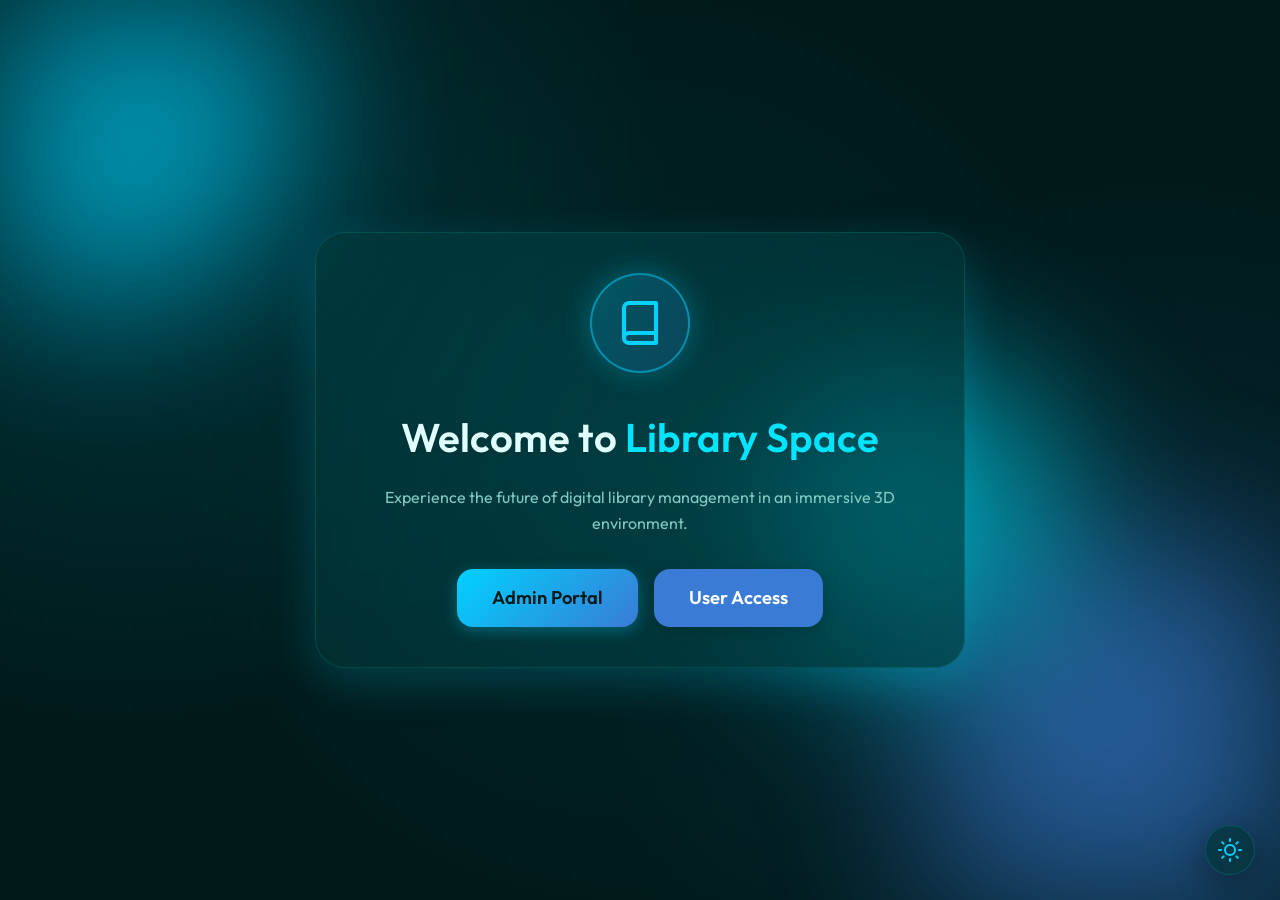
==== Library_management/index.html @ 23d2e5f9 "Convert Library_management from submodule to regular folder" ====
<!DOCTYPE html>
<html lang="en">

<head>
    <meta charset="UTF-8">
    <meta name="viewport" content="width=device-width, initial-scale=1.0">
    <title>Library Space</title>
    <link href="https://fonts.googleapis.com/css2?family=Outfit:wght@300;400;500;600;700&display=swap" rel="stylesheet">
    <link rel="stylesheet" href="style.css">
</head>

<body>
    <div class="bg-blobs">
        <div class="blob blob-1"></div>
        <div class="blob blob-2"></div>
        <div class="blob blob-3"></div>
    </div>
    <div class="theme-toggle" onclick="app.toggleTheme()" title="Toggle Light/Dark Theme">
        <svg id="theme-icon" viewBox="0 0 24 24" width="24" height="24" stroke="currentColor" stroke-width="2"
            fill="none" stroke-linecap="round" stroke-linejoin="round">
            <!-- Icon will be injected by JS -->
        </svg>
    </div>
    <div id="toast-container"></div>
    <div class="app-container">
        <!-- Landing View -->
        <section id="landing-view" class="view active">
            <div class="glass-card text-center hero-card">
                <div class="hero-content">
                    <div class="icon-wrapper">
                        <svg viewBox="0 0 24 24" width="48" height="48" stroke="currentColor" stroke-width="2" fill="none"
                            stroke-linecap="round" stroke-linejoin="round" class="title-icon">
                            <path d="M4 19.5v-15A2.5 2.5 0 0 1 6.5 2H20v20H6.5a2.5 2.5 0 0 1 0-5H20"></path>
                        </svg>
                    </div>
                    <h1>Welcome to <span class="highlight-text">Library Space</span></h1>
                    <p>Experience the future of digital library management in an immersive 3D environment.</p>
                    <div class="action-buttons">
                        <button class="btn btn-primary btn-large" onclick="app.navigate('admin-login-view')">Admin Portal</button>
                        <button class="btn btn-secondary btn-large" onclick="app.navigate('user-auth-view')">User Access</button>
                    </div>
                </div>
            </div>
        </section>

        <!-- Admin Login View -->
        <section id="admin-login-view" class="view">
            <div class="glass-card form-card">
                <button class="btn-back" onclick="app.navigate('landing-view')">← Back to Hub</button>
                <h2>Admin Portal</h2>
                <form id="admin-login-form" onsubmit="app.handleAdminLogin(event)">
                    <div class="input-group">
                        <label for="admin-username">Username</label>
                        <input type="text" id="admin-username" required placeholder="Enter username (admin)">
                    </div>
                    <div class="input-group">
                        <label for="admin-password">Password</label>
                        <input type="password" id="admin-password" required placeholder="Enter password (admin123)">
                    </div>
                    <p id="admin-login-error" class="error-msg"></p>
                    <button type="submit" class="btn btn-primary btn-full pulse-hover">Login</button>
                </form>
            </div>
        </section>

        <!-- User Auth View (Login / Signup) -->
        <section id="user-auth-view" class="view">
            <div class="glass-card form-card">
                <button class="btn-back" onclick="app.navigate('landing-view')">← Back to Hub</button>
                <div class="tabs">
                    <button id="tab-login" class="tab active" onclick="app.toggleAuthTab('login')">Sign In</button>
                    <button id="tab-signup" class="tab" onclick="app.toggleAuthTab('signup')">Sign Up</button>
                </div>

                <!-- User Sign In Form -->
                <form id="user-login-form" class="auth-form active" onsubmit="app.handleUserLogin(event)">
                    <h2>Welcome Back</h2>
                    <div class="input-group">
                        <label for="login-username">Username</label>
                        <input type="text" id="login-username" required placeholder="Your username">
                    </div>
                    <div class="input-group">
                        <label for="login-password">Password</label>
                        <input type="password" id="login-password" required placeholder="Your password">
                    </div>
                    <p id="user-login-error" class="error-msg"></p>
                    <button type="submit" class="btn btn-primary btn-full pulse-hover">Sign In</button>
                </form>

                <!-- User Sign Up Form -->
                <form id="user-signup-form" class="auth-form" style="display: none;"
                    onsubmit="app.handleUserSignup(event)">
                    <h2>Join the Library</h2>
                    <div class="input-group">
                        <label for="signup-username">Choose Username</label>
                        <input type="text" id="signup-username" required placeholder="New username">
                    </div>
                    <div class="input-group">
                        <label for="signup-password">Create Password</label>
                        <input type="password" id="signup-password" required placeholder="New password">
                    </div>
                    <p id="user-signup-error" class="error-msg"></p>
                    <button type="submit" class="btn btn-secondary btn-full pulse-hover">Create Account</button>
                </form>
            </div>
        </section>

        <!-- Admin Dashboard -->
        <section id="admin-dashboard-view" class="view dashboard">
            <header class="glass-header">
                <h2>Admin Dashboard</h2>
                <div class="header-actions">
                    <span class="badge">Logged in as Admin</span>
                    <button class="btn btn-danger btn-small" onclick="app.logout()">Logout</button>
                </div>
            </header>
            <div class="dashboard-content">
                <div class="stats-grid" id="admin-stats">
                    <!-- Stats dynamically injected here -->
                </div>
                <div class="dashboard-panels">
                    <div class="panel glass-card">
                        <h3>Publish New Book</h3>
                        <form id="add-book-form" onsubmit="app.handleAddBook(event)">
                            <div class="input-group">
                                <label for="book-title">Book Title</label>
                                <input type="text" id="book-title" required placeholder="Enter book title">
                            </div>
                            <div class="input-group">
                                <label for="book-author">Author Name</label>
                                <input type="text" id="book-author" required placeholder="Enter author name">
                            </div>
                            <div class="input-group">
                                <label for="book-category">Category</label>
                                <select id="book-category" required>
                                    <option value="" disabled selected>Select category...</option>
                                    <option value="Fiction">Fiction</option>
                                    <option value="Non Fiction">Non Fiction</option>
                                    <option value="Science">Science</option>
                                    <option value="Technology">Technology</option>
                                    <option value="History">History</option>
                                    <option value="Geography">Geography</option>
                                </select>
                            </div>
                            <button type="submit" class="btn btn-primary btn-full">Add to Catalog</button>
                        </form>
                    </div>
                    <div class="panel glass-card flex-2">
                        <h3>Library Catalog</h3>
                        <div class="search-bar" style="display: flex; gap: 10px;">
                            <div style="flex: 1; position: relative;">
                                <svg viewBox="0 0 24 24" width="18" height="18" stroke="currentColor" stroke-width="2"
                                    fill="none" stroke-linecap="round" stroke-linejoin="round" class="search-icon">
                                    <circle cx="11" cy="11" r="8"></circle>
                                    <line x1="21" y1="21" x2="16.65" y2="16.65"></line>
                                </svg>
                                <input type="text" id="admin-search-book"
                                    placeholder="Search catalog by title or author..." oninput="app.renderAdminBooks()">
                            </div>
                            <select id="admin-category-filter" class="custom-select" onchange="app.renderAdminBooks()"
                                style="width: auto; min-width: 160px;">
                                <option value="All">All Categories</option>
                                <option value="Fiction">Fiction</option>
                                <option value="Non Fiction">Non Fiction</option>
                                <option value="Science">Science</option>
                                <option value="Technology">Technology</option>
                                <option value="History">History</option>
                                <option value="Geography">Geography</option>
                            </select>
                        </div>
                        <div class="table-responsive">
                            <table class="data-table">
                                <thead>
                                    <tr>
                                        <th>Title</th>
                                        <th>Author / Category</th>
                                        <th>Status</th>
                                        <th>Actions</th>
                                    </tr>
                                </thead>
                                <tbody id="admin-books-list">
                                    <!-- Books injected here -->
                                </tbody>
                            </table>
                        </div>
                    </div>
                    <div class="panel glass-card full-width">
                        <h3>Active Borrowings</h3>
                        <div class="table-responsive">
                            <table class="data-table">
                                <thead>
                                    <tr>
                                        <th>Book Details</th>
                                        <th>Borrowed By</th>
                                        <th>Due Date</th>
                                    </tr>
                                </thead>
                                <tbody id="admin-borrowed-list">
                                    <!-- Borrowed log injected here -->
                                </tbody>
                            </table>
                        </div>
                    </div>
                </div>
            </div>
        </section>

        <!-- User Dashboard -->
        <section id="user-dashboard-view" class="view dashboard">
            <header class="glass-header">
                <h2>Welcome, <span id="current-user-name" class="highlight-text">User</span></h2>
                <div class="header-actions">
                    <button class="btn btn-danger btn-small" onclick="app.logout()">Logout</button>
                </div>
            </header>
            <div class="dashboard-content">
                <div id="user-alerts-area"></div>

                <div class="dashboard-panels user-layout">
                    <div class="panel glass-card flex-1">
                        <h3>My Reading List (<span id="user-borrow-count">0</span>/3)</h3>
                        <p class="subtitle text-sm">Books currently borrowed by you.</p>
                        <div class="borrow-cards-container" id="user-borrowed-list">
                            <!-- User borrowed books injected here -->
                        </div>
                    </div>
                    <div class="panel glass-card flex-2">
                        <h3>Available Books</h3>
                        <div class="search-bar" style="display: flex; gap: 10px;">
                            <div style="flex: 1; position: relative;">
                                <svg viewBox="0 0 24 24" width="18" height="18" stroke="currentColor" stroke-width="2"
                                    fill="none" stroke-linecap="round" stroke-linejoin="round" class="search-icon">
                                    <circle cx="11" cy="11" r="8"></circle>
                                    <line x1="21" y1="21" x2="16.65" y2="16.65"></line>
                                </svg>
                                <input type="text" id="user-search-book" placeholder="Search available books..."
                                    oninput="app.renderUserBooks()">
                            </div>
                            <select id="user-category-filter" class="custom-select" onchange="app.renderUserBooks()"
                                style="width: auto; min-width: 160px;">
                                <option value="All">All Categories</option>
                                <option value="Fiction">Fiction</option>
                                <option value="Non Fiction">Non Fiction</option>
                                <option value="Science">Science</option>
                                <option value="Technology">Technology</option>
                                <option value="History">History</option>
                                <option value="Geography">Geography</option>
                            </select>
                        </div>
                        <div class="grid-list" id="user-books-grid">
                            <!-- Available books injected here via JS -->
                        </div>
                    </div>
                </div>
            </div>
        </section>
    </div>

    <!-- Edit Book Modal -->
    <div id="edit-modal" class="modal">
        <div class="modal-content glass-card">
            <div class="modal-header">
                <h2>Edit Book Details</h2>
                <span class="close-modal" onclick="app.closeEditModal()">&times;</span>
            </div>
            <form id="edit-book-form" onsubmit="app.handleEditBookSubmit(event)">
                <input type="hidden" id="edit-book-id">
                <div class="input-group">
                    <label for="edit-book-title">Title</label>
                    <input type="text" id="edit-book-title" required>
                </div>
                <div class="input-group">
                    <label for="edit-book-author">Author</label>
                    <input type="text" id="edit-book-author" required>
                </div>
                <div class="input-group">
                    <label for="edit-book-category">Category</label>
                    <select id="edit-book-category" required>
                        <option value="Fiction">Fiction</option>
                        <option value="Non Fiction">Non Fiction</option>
                        <option value="Science">Science</option>
                        <option value="Technology">Technology</option>
                        <option value="History">History</option>
                        <option value="Geography">Geography</option>
                    </select>
                </div>
                <button type="submit" class="btn btn-primary btn-full pulse-hover">Save Updates</button>
            </form>
        </div>
    </div>

    <!-- Borrow Modal -->
    <div id="borrow-modal" class="modal">
        <div class="modal-content glass-card">
            <div class="modal-header">
                <h2>Borrow Book</h2>
                <span class="close-modal" onclick="app.closeBorrowModal()">&times;</span>
            </div>
            <p class="mb-4">You are about to borrow: <br><strong id="borrow-book-title-display"
                    class="highlight-text"></strong></p>
            <form id="borrow-book-form" onsubmit="app.handleBorrowSubmit(event)">
                <input type="hidden" id="borrow-book-id">
                <div class="input-group">
                    <label for="borrow-days">Expected Return</label>
                    <select id="borrow-days" required>
                        <option value="7">7 Days</option>
                        <option value="14">14 Days</option>
                        <option value="21">21 Days</option>
                        <option value="30">30 Days</option>
                    </select>
                </div>
                <button type="submit" class="btn btn-primary btn-full pulse-hover">Confirm Borrow</button>
            </form>
        </div>
    </div>

    <script src="script.js"></script>
</body>

</html>
---- Library_management/style.css ----
:root {
    /* Cyan 3D Theme */
    --primary: #00d2ff;
    --primary-hover: #0099cc;
    --secondary: #3a7bd5;
    --secondary-hover: #2193b0;
    --bg-dark: #001a1a;
    --bg-card: rgba(0, 50, 50, 0.6);
    --bg-header: rgba(0, 30, 30, 0.9);
    --text-main: #e0ffff;
    --text-muted: #80cbc4;
    --text-active: #00e5ff;
    --border-light: rgba(0, 255, 255, 0.15);
    --border-focus: rgba(0, 210, 255, 0.5);
    --danger: #ff5252;
    --danger-hover: #ff1744;
    --success: #00e676;
    --warning: #ffea00;
    --glass-blur: blur(20px);
    --shadow-md: 0 8px 32px 0 rgba(0, 0, 0, 0.37);
    --shadow-lg: 0 15px 45px rgba(0, 210, 255, 0.2);
    --radius-md: 16px;
    --radius-lg: 30px;

    /* 3D Elements */
    --input-bg: rgba(0, 20, 20, 0.7);
    --hover-bg: rgba(0, 255, 255, 0.08);
    --badge-bg: rgba(0, 210, 255, 0.15);
    --badge-border: rgba(0, 210, 255, 0.3);
    --icon-bg: linear-gradient(135deg, rgba(0, 210, 255, 0.2), rgba(58, 123, 213, 0.2));
    --icon-glow: 0 0 30px rgba(0, 210, 255, 0.3);
    --gradient-1: rgba(0, 210, 255, 0.15);
    --gradient-2: rgba(58, 123, 213, 0.15);
    --select-arrow: url("data:image/svg+xml;charset=UTF-8,%3csvg xmlns='http://www.w3.org/2000/svg' viewBox='0 0 24 24' fill='none' stroke='%2300d2ff' stroke-width='2' stroke-linecap='round' stroke-linejoin='round'%3e%3cpolyline points='6 9 12 15 18 9'%3e%3c/polyline%3e%3c/svg%3e");
    --option-bg: #001a1a;
    --option-hover: #002e2e;
    --btn-primary-text: #001a1a;

    /* Specifics */
    --status-avail-bg: rgba(0, 230, 118, 0.15);
    --status-avail-border: rgba(0, 230, 118, 0.3);
    --status-borrow-bg: rgba(255, 82, 82, 0.15);
    --status-borrow-border: rgba(255, 82, 82, 0.3);
}

[data-theme="light"] {
    /* Light Cyan Theme */
    --primary: #0099cc;
    --primary-hover: #0077aa;
    --secondary: #2193b0;
    --secondary-hover: #6dd5ed;
    --bg-dark: #e0f7fa;
    --bg-card: rgba(255, 255, 255, 0.85);
    --bg-header: rgba(224, 247, 250, 0.95);
    --text-main: #004d40;
    --text-muted: #00796b;
    --text-active: #0097a7;
    --border-light: rgba(0, 153, 204, 0.15);
    --border-focus: rgba(0, 153, 204, 0.4);
    --shadow-md: 0 8px 32px rgba(0, 153, 204, 0.1);
    --shadow-lg: 0 15px 45px rgba(0, 153, 204, 0.15);

    /* Elements */
    --input-bg: #ffffff;
    --hover-bg: rgba(0, 153, 204, 0.05);
    --badge-bg: rgba(0, 153, 204, 0.1);
    --badge-border: rgba(0, 153, 204, 0.2);
    --icon-bg: linear-gradient(135deg, rgba(0, 153, 204, 0.15), rgba(33, 147, 176, 0.15));
    --icon-glow: 0 0 20px rgba(0, 153, 204, 0.1);
    --gradient-1: rgba(0, 153, 204, 0.1);
    --gradient-2: rgba(33, 147, 176, 0.1);
    --select-arrow: url("data:image/svg+xml;charset=UTF-8,%3csvg xmlns='http://www.w3.org/2000/svg' viewBox='0 0 24 24' fill='none' stroke='%230099cc' stroke-width='2' stroke-linecap='round' stroke-linejoin='round'%3e%3cpolyline points='6 9 12 15 18 9'%3e%3c/polyline%3e%3c/svg%3e");
    --option-bg: #ffffff;
    --option-hover: #e0f2f1;
    --btn-primary-text: #ffffff;
}

* {
    box-sizing: border-box;
    margin: 0;
    padding: 0;
}

body {
    font-family: 'Outfit', sans-serif;
    background: var(--bg-dark);
    color: var(--text-main);
    min-height: 100vh;
    display: flex;
    justify-content: center;
    align-items: center;
    background-image: 
        radial-gradient(circle at 10% 20%, var(--gradient-1) 0%, transparent 40%),
        radial-gradient(circle at 90% 80%, var(--gradient-2) 0%, transparent 40%),
        radial-gradient(circle at 50% 50%, rgba(0, 210, 255, 0.05) 0%, transparent 60%);
    background-attachment: fixed;
    line-height: 1.6;
    transition: background-color 0.4s ease, color 0.4s ease;
    overflow-x: hidden;
}

/* Theme Toggle */
.theme-toggle {
    position: fixed;
    bottom: 25px;
    right: 25px;
    width: 50px;
    height: 50px;
    border-radius: 50%;
    background: var(--bg-card);
    border: 1px solid var(--border-light);
    box-shadow: var(--shadow-md);
    display: flex;
    justify-content: center;
    align-items: center;
    cursor: pointer;
    z-index: 1000;
    transition: all 0.3s ease;
    color: var(--primary);
    backdrop-filter: var(--glass-blur);
}

.theme-toggle:hover {
    transform: translateY(-3px) rotate(15deg);
    box-shadow: var(--shadow-lg);
    border-color: var(--primary);
}

/* Background Blobs */
.bg-blobs {
    position: fixed;
    top: 0;
    left: 0;
    width: 100%;
    height: 100%;
    z-index: -1;
    overflow: hidden;
    filter: blur(80px);
    opacity: 0.6;
}

.blob {
    position: absolute;
    border-radius: 50%;
    background: var(--primary);
    animation: blob-move 25s infinite alternate;
}

.blob-1 {
    width: 400px;
    height: 400px;
    top: -100px;
    left: -100px;
    background: var(--primary);
    animation-duration: 20s;
}

.blob-2 {
    width: 500px;
    height: 500px;
    bottom: -150px;
    right: -150px;
    background: var(--secondary);
    animation-duration: 30s;
}

.blob-3 {
    width: 300px;
    height: 300px;
    top: 40%;
    left: 60%;
    background: var(--text-active);
    animation-duration: 25s;
}

@keyframes blob-move {
    0% { transform: translate(0, 0) scale(1); }
    33% { transform: translate(30px, -50px) scale(1.1); }
    66% { transform: translate(-20px, 20px) scale(0.9); }
    100% { transform: translate(0, 0) scale(1); }
}

/* Base Styles */
h1,
h2,
h3 {
    font-weight: 600;
    margin-bottom: 1rem;
    color: var(--text-main);
}

h1 {
    font-size: 2.5rem;
    text-shadow: 0 2px 4px rgba(0, 0, 0, 0.1);
}

h2 {
    font-size: 1.8rem;
}

h3 {
    font-size: 1.3rem;
}

p {
    color: var(--text-muted);
    margin-bottom: 1rem;
}

.highlight-text {
    color: var(--text-active);
    font-weight: 600;
}

.text-sm {
    font-size: 0.875rem;
}

.text-muted {
    color: var(--text-muted) !important;
}

.mb-4 {
    margin-bottom: 1rem;
}

.subtitle {
    color: var(--text-muted);
    font-size: 0.95rem;
}

/* Layout & Views */
.app-container {
    width: 100%;
    max-width: 1200px;
    padding: 20px;
    margin: 0 auto;
}

.view {
    display: none;
    animation: fadeIn 0.4s ease-out;
}

.view.active {
    display: block;
}

@keyframes fadeIn {
    from {
        opacity: 0;
        transform: translateY(10px);
    }

    to {
        opacity: 1;
        transform: translateY(0);
    }
}

/* Glassmorphism Cards */
.glass-card {
    background: var(--bg-card);
    backdrop-filter: var(--glass-blur);
    -webkit-backdrop-filter: var(--glass-blur);
    border: 1px solid var(--border-light);
    border-radius: var(--radius-lg);
    padding: 2.5rem;
    box-shadow: var(--shadow-lg);
    transition: all 0.4s cubic-bezier(0.4, 0, 0.2, 1);
}

.glass-card:hover {
    background: rgba(0, 70, 70, 0.7);
    border-color: var(--primary);
    transform: translateY(-5px);
    box-shadow: 0 20px 40px rgba(0, 210, 255, 0.2);
}

.hero-card {
    max-width: 650px;
    margin: 40px auto;
    text-align: center;
    position: relative;
    overflow: hidden;
}

.hero-card::before {
    content: '';
    position: absolute;
    top: -50%;
    left: -50%;
    width: 200%;
    height: 200%;
    background: radial-gradient(circle, rgba(0, 210, 255, 0.1) 0%, transparent 70%);
    animation: rotate 20s linear infinite;
    z-index: -1;
}

@keyframes rotate {
    from { transform: rotate(0deg); }
    to { transform: rotate(360deg); }
}

.form-card {
    max-width: 480px;
    margin: 40px auto;
}

/* Icons */
.icon-wrapper {
    display: inline-flex;
    align-items: center;
    justify-content: center;
    width: 100px;
    height: 100px;
    border-radius: 50%;
    background: var(--icon-bg);
    border: 2px solid var(--border-focus);
    margin-bottom: 2rem;
    color: var(--primary);
    box-shadow: var(--icon-glow);
    transition: all 0.5s ease;
}

.icon-wrapper:hover {
    transform: scale(1.1);
    box-shadow: 0 0 40px rgba(0, 210, 255, 0.5);
}

/* Buttons */
.action-buttons {
    display: flex;
    gap: 1rem;
    justify-content: center;
    margin-top: 2rem;
}

.btn {
    display: inline-block;
    padding: 0.85rem 1.75rem;
    font-family: 'Outfit', sans-serif;
    font-size: 1rem;
    font-weight: 600;
    border-radius: var(--radius-md);
    border: none;
    cursor: pointer;
    transition: all 0.4s cubic-bezier(0.175, 0.885, 0.32, 1.275);
    text-align: center;
    position: relative;
    overflow: hidden;
    z-index: 1;
}

.btn::after {
    content: '';
    position: absolute;
    top: 0;
    left: 0;
    width: 100%;
    height: 100%;
    background: rgba(255, 255, 255, 0.1);
    transform: scaleX(0);
    transform-origin: right;
    transition: transform 0.4s;
    z-index: -1;
}

.btn:hover::after {
    transform: scaleX(1);
    transform-origin: left;
}

.btn-large {
    padding: 1.1rem 2.2rem;
    font-size: 1.15rem;
}

.btn-small {
    padding: 0.5rem 1.25rem;
    font-size: 0.9rem;
}

.btn-full {
    width: 100%;
    margin-top: 1.25rem;
}

.btn-primary {
    background: linear-gradient(135deg, var(--primary), var(--secondary));
    color: var(--btn-primary-text);
    box-shadow: 0 4px 15px rgba(0, 210, 255, 0.3);
}

.btn:hover {
    transform: translateY(-3px) scale(1.02);
    box-shadow: 0 8px 20px rgba(0, 210, 255, 0.4);
}

.btn-secondary {
    background: var(--secondary);
    color: #fff;
    box-shadow: 0 4px 15px rgba(0, 0, 0, 0.15);
}

.btn-secondary:hover {
    background: var(--secondary-hover);
    transform: translateY(-2px);
    box-shadow: 0 6px 20px rgba(0, 0, 0, 0.2);
}

.btn-danger {
    background: var(--danger);
    color: #fff;
}

.btn-danger:hover {
    background: var(--danger-hover);
}

.btn-back {
    background: transparent;
    color: var(--text-muted);
    border: none;
    cursor: pointer;
    font-size: 0.9rem;
    display: flex;
    align-items: center;
    margin-bottom: 1.5rem;
    transition: color 0.2s;
}

.btn-back:hover {
    color: var(--text-main);
}

.pulse-hover:hover {
    animation: pulse 1s infinite;
}

@keyframes pulse {
    0% {
        transform: scale(1);
    }

    50% {
        transform: scale(1.02);
    }

    100% {
        transform: scale(1);
    }
}

/* Forms */
.input-group {
    margin-bottom: 1.25rem;
    text-align: left;
}

.input-group label {
    display: block;
    margin-bottom: 0.5rem;
    font-size: 0.9rem;
    color: var(--text-muted);
}

.input-group input,
.input-group select,
.custom-select {
    width: 100%;
    padding: 0.75rem 1rem;
    background: var(--input-bg);
    border: 1px solid var(--border-light);
    border-radius: var(--radius-md);
    color: var(--text-main);
    font-family: 'Outfit', sans-serif;
    font-size: 1rem;
    transition: all 0.3s ease;
}

.input-group input:focus,
.input-group select:focus,
.custom-select:focus {
    outline: none;
    border-color: var(--primary);
    box-shadow: 0 0 0 2px var(--border-focus);
}

/* Custom Select Dropdown Styling */
select {
    appearance: none;
    -webkit-appearance: none;
    -moz-appearance: none;
    background-image: var(--select-arrow);
    background-repeat: no-repeat;
    background-position: right 1rem center;
    background-size: 1.2em;
    padding-right: 2.5rem !important;
    cursor: pointer;
}

select option {
    background-color: var(--option-bg);
    color: var(--text-main);
    font-size: 1rem;
    padding: 10px;
}

select option:checked {
    color: var(--primary);
    background-color: var(--option-hover);
}

.error-msg {
    color: var(--danger);
    font-size: 0.875rem;
    margin-top: 0.5rem;
    min-height: 20px;
}

/* Tabs */
.tabs {
    display: flex;
    border-bottom: 1px solid var(--border-light);
    margin-bottom: 1.5rem;
}

.tab {
    flex: 1;
    padding: 0.75rem;
    background: none;
    border: none;
    border-bottom: 2px solid transparent;
    color: var(--text-muted);
    font-family: inherit;
    font-size: 1rem;
    cursor: pointer;
    transition: all 0.3s;
}

.tab.active {
    color: var(--text-active);
    border-bottom-color: var(--text-active);
}

.tab:hover:not(.active) {
    color: var(--text-main);
}

/* Dashboard Common */
.dashboard {
    max-width: 1100px;
    margin: 20px auto;
}

.dashboard-content {
    margin-top: 2rem;
}

.glass-header {
    display: flex;
    justify-content: space-between;
    align-items: center;
    background: var(--bg-header);
    backdrop-filter: var(--glass-blur);
    padding: 1.5rem 2rem;
    border-radius: var(--radius-lg);
    border: 1px solid var(--border-light);
    box-shadow: var(--shadow-md);
    position: sticky;
    top: 20px;
    z-index: 10;
    transition: background 0.3s, border-color 0.3s;
}

.glass-header h2 {
    margin: 0;
}

.header-actions {
    display: flex;
    align-items: center;
    gap: 1rem;
}

.badge {
    background: var(--badge-bg);
    color: var(--text-active);
    padding: 0.25rem 0.75rem;
    border-radius: 20px;
    font-size: 0.875rem;
    border: 1px solid var(--badge-border);
}

/* Admin Dashboard Specifics */
.stats-grid {
    display: grid;
    grid-template-columns: repeat(auto-fit, minmax(200px, 1fr));
    gap: 1.5rem;
    margin-bottom: 2rem;
}

.stat-card {
    background: var(--bg-card);
    border: 1px solid var(--border-light);
    border-radius: var(--radius-md);
    padding: 1.5rem;
    text-align: center;
    box-shadow: var(--shadow-md);
    transition: transform 0.3s, border-color 0.3s, background 0.3s;
}

.stat-card:hover {
    transform: translateY(-5px);
    border-color: var(--border-focus);
}

.stat-value {
    font-size: 2.5rem;
    font-weight: 700;
    color: var(--primary);
    margin-bottom: 0.5rem;
}

.stat-label {
    color: var(--text-muted);
    font-size: 0.9rem;
    text-transform: uppercase;
    letter-spacing: 1px;
}

.dashboard-panels {
    display: flex;
    flex-wrap: wrap;
    gap: 1.5rem;
}

.panel {
    padding: 2rem;
    min-width: 300px;
}

.flex-1 {
    flex: 1;
    min-width: 300px;
}

.flex-2 {
    flex: 2;
    min-width: 450px;
}

.full-width {
    width: 100%;
    flex: 1 1 100%;
}

/* Search Bar */
.search-bar {
    position: relative;
    margin-bottom: 1.5rem;
}

.search-icon {
    position: absolute;
    left: 1rem;
    top: 50%;
    transform: translateY(-50%);
    color: var(--text-muted);
}

.search-bar input {
    width: 100%;
    padding: 0.75rem 1rem 0.75rem 2.75rem;
    background: var(--input-bg);
    border: 1px solid var(--border-light);
    border-radius: var(--radius-md);
    color: var(--text-main);
    font-family: inherit;
    transition: border-color 0.3s;
}

.search-bar input:focus {
    outline: none;
    border-color: var(--primary);
}

/* Table */
.table-responsive {
    overflow-x: auto;
}

.data-table {
    width: 100%;
    border-collapse: collapse;
    text-align: left;
}

.data-table th,
.data-table td {
    padding: 1rem;
    border-bottom: 1px solid var(--border-light);
}

.data-table th {
    color: var(--text-muted);
    font-weight: 500;
    font-size: 0.9rem;
    text-transform: uppercase;
    letter-spacing: 0.5px;
}

.data-table tr:hover {
    background: var(--hover-bg);
}

.status-badge {
    padding: 0.25rem 0.75rem;
    border-radius: 20px;
    font-size: 0.75rem;
    font-weight: 600;
}

.status-available {
    background: var(--status-avail-bg);
    color: var(--primary);
    border: 1px solid var(--status-avail-border);
}

.status-borrowed {
    background: var(--status-borrow-bg);
    color: var(--secondary);
    border: 1px solid var(--status-borrow-border);
}

.table-actions {
    display: flex;
    gap: 0.5rem;
}

.btn-icon {
    background: transparent;
    border: none;
    color: var(--text-muted);
    cursor: pointer;
    padding: 0.4rem;
    border-radius: 4px;
    transition: all 0.2s;
}

.btn-icon:hover {
    background: var(--hover-bg);
    color: var(--text-main);
}

.btn-icon.delete:hover {
    color: var(--danger);
    background: rgba(239, 68, 68, 0.15);
}

.btn-icon.edit:hover {
    color: var(--primary);
    background: var(--badge-bg);
}

/* User Dashboard Cards */
.grid-list {
    display: grid;
    grid-template-columns: repeat(auto-fill, minmax(220px, 1fr));
    gap: 1.25rem;
}

.book-card {
    background: var(--bg-card);
    border: 1px solid var(--border-light);
    border-radius: var(--radius-md);
    padding: 1.5rem;
    transition: all 0.4s cubic-bezier(0.175, 0.885, 0.32, 1.275);
    display: flex;
    flex-direction: column;
    position: relative;
}

.book-card:hover {
    transform: translateY(-8px);
    border-color: var(--primary);
    box-shadow: 0 12px 30px rgba(0, 210, 255, 0.2);
}

.book-card h4 {
    font-size: 1.15rem;
    margin-bottom: 0.5rem;
    color: var(--text-main);
}

.book-card .author {
    color: var(--text-muted);
    font-size: 0.95rem;
    margin-bottom: 1.5rem;
}

.book-card .card-footer {
    margin-top: auto;
    display: flex;
    justify-content: space-between;
    align-items: center;
}

.borrow-cards-container {
    display: flex;
    flex-direction: column;
    gap: 1rem;
}

.borrow-card {
    background: var(--bg-card);
    border: 1px solid var(--border-light);
    border-left: 4px solid var(--primary);
    border-radius: var(--radius-md);
    padding: 1rem;
    display: flex;
    justify-content: space-between;
    align-items: center;
    transition: transform 0.2s;
}

.borrow-card:hover {
    transform: translateX(3px);
}

.borrow-card.near-due {
    border-left-color: var(--warning);
}

.borrow-card.overdue {
    border-left-color: var(--danger);
}

.borrow-info h4 {
    margin-bottom: 0.25rem;
}

.borrow-info p {
    margin-bottom: 0;
    font-size: 0.85rem;
    color: var(--text-muted);
}

.due-badge {
    font-size: 0.75rem;
    padding: 0.2rem 0.5rem;
    border-radius: 4px;
    background: var(--hover-bg);
    margin-top: 0.3rem;
    display: inline-block;
}

/* Modals */
.modal {
    display: none;
    position: fixed;
    z-index: 100;
    left: 0;
    top: 0;
    width: 100%;
    height: 100%;
    background-color: rgba(0, 0, 0, 0.7);
    backdrop-filter: blur(8px);
    justify-content: center;
    align-items: center;
}

.modal.active {
    display: flex;
    animation: fadeIn 0.3s;
}

.modal-content {
    width: 90%;
    max-width: 400px;
    padding: 2rem;
    border: 1px solid var(--border-light);
}

.modal-header {
    display: flex;
    justify-content: space-between;
    align-items: center;
    margin-bottom: 1.5rem;
}

.modal-header h2 {
    margin-bottom: 0;
}

.close-modal {
    color: var(--text-muted);
    font-size: 28px;
    font-weight: bold;
    cursor: pointer;
    transition: color 0.2s;
}

.close-modal:hover {
    color: var(--secondary);
}

/* Toasts */
#toast-container {
    position: fixed;
    top: 20px;
    right: 20px;
    z-index: 9999;
    display: flex;
    flex-direction: column;
    gap: 10px;
}

.toast {
    min-width: 250px;
    padding: 1rem 1.5rem;
    border-radius: var(--radius-md);
    background: var(--bg-card);
    backdrop-filter: blur(10px);
    color: var(--text-main);
    box-shadow: var(--shadow-lg);
    border-left: 4px solid var(--primary);
    transform: translateX(120%);
    transition: transform 0.3s cubic-bezier(0.175, 0.885, 0.32, 1.275);
}

.toast.show {
    transform: translateX(0);
}

.toast.success {
    border-left-color: var(--success);
}

.toast.error {
    border-left-color: var(--danger);
}

.toast.warning {
    border-left-color: var(--warning);
}

/* Responsive */
@media (max-width: 768px) {
    .dashboard-panels {
        flex-direction: column;
    }

    .panel {
        min-width: 100%;
    }

    h1 {
        font-size: 2rem;
    }

    .action-buttons {
        flex-direction: column;
    }

    .btn {
        width: 100%;
    }
}
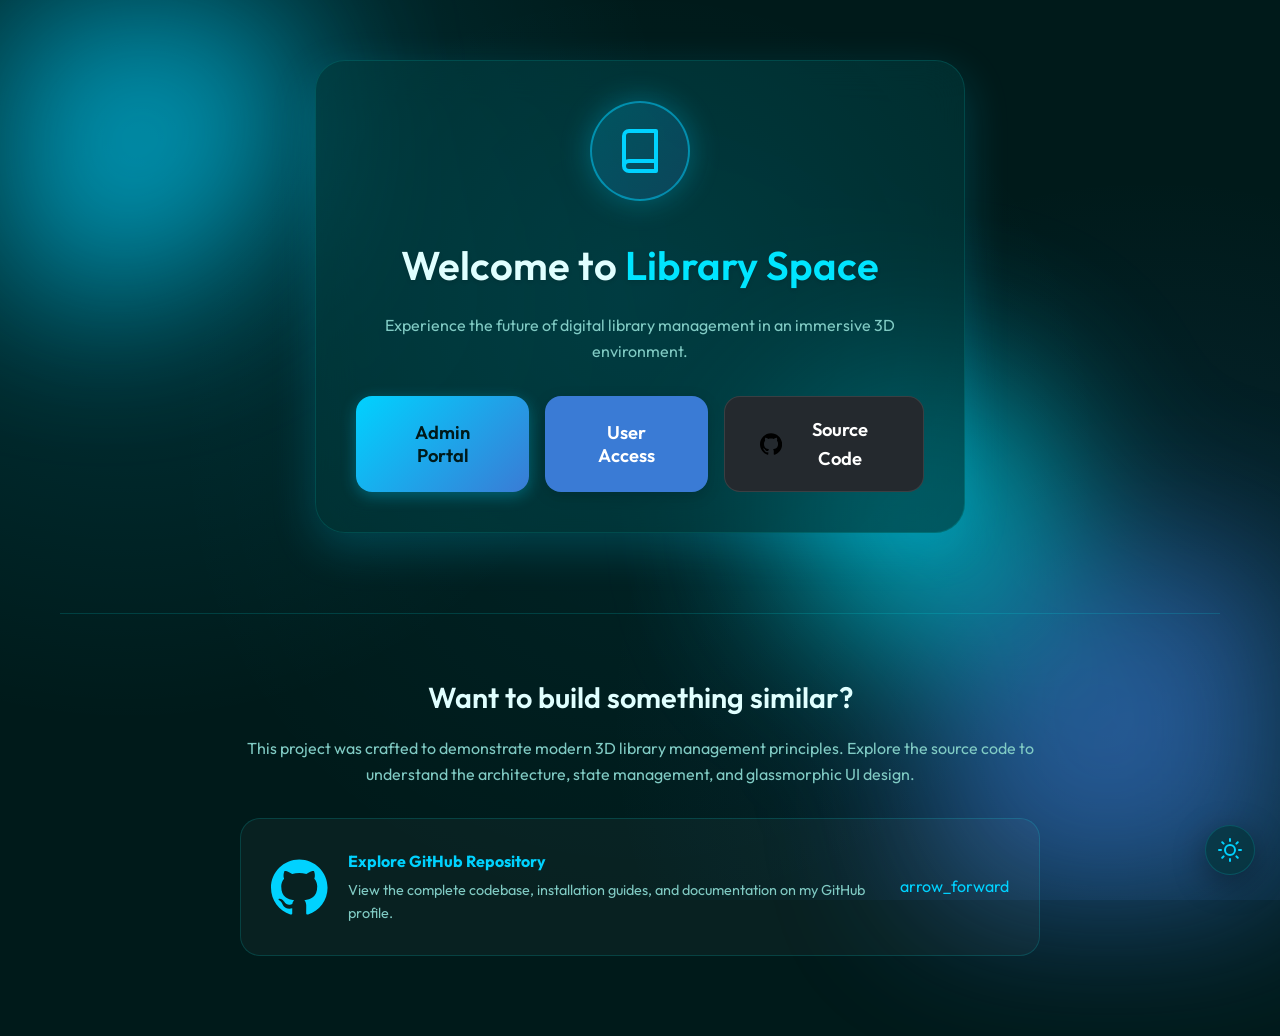
==== commit e6beacff: "Update GitHub links and fix SVG visibility" ====
--- a/Library_management/index.html
+++ b/Library_management/index.html
@@ -38,7 +38,30 @@
                     <div class="action-buttons">
                         <button class="btn btn-primary btn-large" onclick="app.navigate('admin-login-view')">Admin Portal</button>
                         <button class="btn btn-secondary btn-large" onclick="app.navigate('user-auth-view')">User Access</button>
-                    </div>
+                        <a href="https://github.com/satyamthakur001/Library_Management_Project.git" target="_blank" class="btn btn-github btn-large" style="display: flex; align-items: center; gap: 10px; text-decoration: none;">
+                            <svg class="fill-current" viewBox="0 0 24 24" xmlns="http://www.w3.org/2000/svg" width="24" height="24"><path d="M12 .297c-6.63 0-12 5.373-12 12 0 5.303 3.438 9.8 8.205 11.385.6.113.82-.258.82-.577 0-.285-.01-1.04-.015-2.04-3.338.724-4.042-1.61-4.042-1.61C4.422 18.07 3.633 17.7 3.633 17.7c-1.087-.744.084-.729.084-.729 1.205.084 1.838 1.236 1.838 1.236 1.07 1.835 2.809 1.305 3.495.998.108-.776.417-1.305.76-1.605-2.665-.3-5.466-1.332-5.466-5.93 0-1.31.465-2.38 1.235-3.22-.135-.303-.54-1.523.105-3.176 0 0 1.005-.322 3.3 1.23.96-.267 1.98-.399 3-.405 1.02.006 2.04.138 3 .405 2.28-1.552 3.285-1.23 3.285-1.23.645 1.653.24 2.873.12 3.176.765.84 1.23 1.91 1.23 3.22 0 4.61-2.805 5.625-5.475 5.92.42.36.81 1.096.81 2.22 0 1.606-.015 2.896-.015 3.286 0 .315.21.69.825.57C20.565 22.092 24 17.592 24 12.297c0-6.627-5.373-12-12-12"/></svg>
+                            Source Code
+                        </a>
+                    </div>
+                </div>
+            </div>
+
+            <!-- New Info Section -->
+            <div class="info-section">
+                <div class="info-card">
+                    <h2>Want to build something similar?</h2>
+                    <p>This project was crafted to demonstrate modern 3D library management principles. Explore the source code to understand the architecture, state management, and glassmorphic UI design.</p>
+                    
+                    <a href="https://github.com/satyamthakur001/Library_Management_Project.git" target="_blank" class="github-link-card">
+                        <svg class="github-icon-large" viewBox="0 0 24 24" xmlns="http://www.w3.org/2000/svg">
+                            <path d="M12 .297c-6.63 0-12 5.373-12 12 0 5.303 3.438 9.8 8.205 11.385.6.113.82-.258.82-.577 0-.285-.01-1.04-.015-2.04-3.338.724-4.042-1.61-4.042-1.61C4.422 18.07 3.633 17.7 3.633 17.7c-1.087-.744.084-.729.084-.729 1.205.084 1.838 1.236 1.838 1.236 1.07 1.835 2.809 1.305 3.495.998.108-.776.417-1.305.76-1.605-2.665-.3-5.466-1.332-5.466-5.93 0-1.31.465-2.38 1.235-3.22-.135-.303-.54-1.523.105-3.176 0 0 1.005-.322 3.3 1.23.96-.267 1.98-.399 3-.405 1.02.006 2.04.138 3 .405 2.28-1.552 3.285-1.23 3.285-1.23.645 1.653.24 2.873.12 3.176.765.84 1.23 1.91 1.23 3.22 0 4.61-2.805 5.625-5.475 5.92.42.36.81 1.096.81 2.22 0 1.606-.015 2.896-.015 3.286 0 .315.21.69.825.57C20.565 22.092 24 17.592 24 12.297c0-6.627-5.373-12-12-12"/>
+                        </svg>
+                        <div class="github-text">
+                            <h4>Explore GitHub Repository</h4>
+                            <p>View the complete codebase, installation guides, and documentation on my GitHub profile.</p>
+                        </div>
+                        <span class="material-symbols-outlined" style="margin-left: auto; color: var(--primary);">arrow_forward</span>
+                    </a>
                 </div>
             </div>
         </section>
--- a/Library_management/style.css
+++ b/Library_management/style.css
@@ -967,4 +967,68 @@
     .btn {
         width: 100%;
     }
-}+}
+/* New GitHub & Info Section Styles */
+.btn-github {
+    background: #24292e !important;
+    color: #ffffff !important;
+    border: 1px solid rgba(255, 255, 255, 0.1) !important;
+}
+
+.btn-github:hover {
+    background: #2f363d !important;
+    transform: translateY(-3px) scale(1.02);
+    box-shadow: 0 8px 20px rgba(0, 0, 0, 0.4) !important;
+}
+
+.info-section {
+    margin-top: 80px;
+    padding: 60px 20px;
+    border-top: 1px solid var(--border-light);
+    text-align: center;
+}
+
+.info-card {
+    max-width: 800px;
+    margin: 0 auto;
+}
+
+.github-link-card {
+    display: flex;
+    align-items: center;
+    gap: 20px;
+    background: rgba(255, 255, 255, 0.03);
+    padding: 30px;
+    border-radius: 20px;
+    margin-top: 30px;
+    border: 1px solid var(--border-light);
+    transition: all 0.3s ease;
+    text-decoration: none;
+    color: inherit;
+}
+
+.github-link-card:hover {
+    background: rgba(255, 255, 255, 0.07);
+    border-color: var(--primary);
+    transform: scale(1.02);
+}
+
+.github-icon-large {
+    width: 60px;
+    height: 60px;
+    fill: var(--primary);
+}
+
+.github-text {
+    text-align: left;
+}
+
+.github-text h4 {
+    margin-bottom: 5px;
+    color: var(--primary);
+}
+
+.github-text p {
+    font-size: 0.9rem;
+    margin-bottom: 0;
+}
